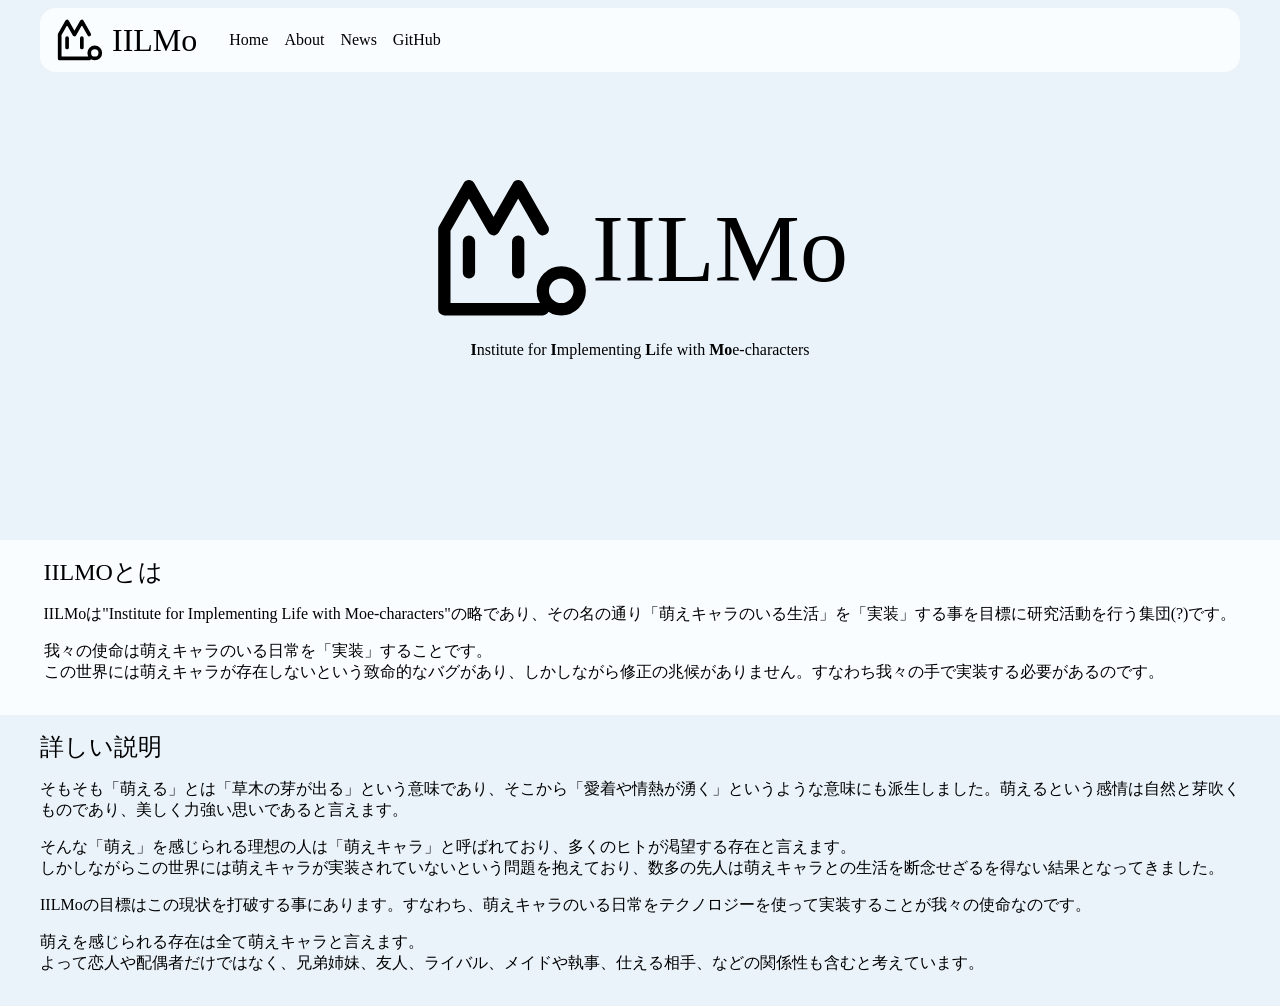
==== docs/index.html @ 36408186 "add docs" ====
<!DOCTYPE html>
<html lang="jp">

<head>
  <meta charset="UTF-8">
  <meta name="viewport" content="width=device-width, initial-scale=1.0">
  <link rel="icon" href="./assets/icon.svg" type="image/svg+xml">
  <title>IILMo</title>
  <link rel="stylesheet" href="style.css">
</head>

<body>
  <header class="main-header">
    <div class="main-header-content">
      <a href="./index.html" class="main-header-title nolink">
        <svg width="48" height="48" viewBox="-10 -15 130 130" xmlns="http://www.w3.org/2000/svg">
          <path
            d="M 80 35 L 60 0 L 40 35 L 20 0 L 0 35 L 0 100 L 80 100 M 110 85 A 1 1 0 0 0 80 85 A 1 1 0 0 0 110 85 M 20 45 L 20 70 M 60 45 L 60 70"
            fill="none" stroke="black" stroke-width="10" stroke-linejoin="round" stroke-linecap="round" />
        </svg>
        <div>IILMo</div>
      </a>
      <nav>
        <ul class="main-header-nav-list">
          <li>Home</li>
          <li>About</li>
          <li>News</li>
          <li>
            <a href="https://github.com/TBjustice/IILMo" target="_blank" rel="noopener">GitHub</a>
          </li>
        </ul>
      </nav>
    </div>
  </header>
  <main>
    <section class="main-visual">
      <div class="main-visual-title">
        <div class="main-visual-head-wrap">
          <svg width="160" height="160" viewBox="-10 -15 130 130" xmlns="http://www.w3.org/2000/svg">
            <path
              d="M 80 35 L 60 0 L 40 35 L 20 0 L 0 35 L 0 100 L 80 100 M 110 85 A 1 1 0 0 0 80 85 A 1 1 0 0 0 110 85 M 20 45 L 20 70 M 60 45 L 60 70"
              fill="none" stroke="black" stroke-width="10" stroke-linejoin="round" stroke-linecap="round" />
          </svg>
          <h1>IILMo</h1>
        </div>
        <h2><b>I</b>nstitute for <b>I</b>mplementing <b>L</b>ife with <b>Mo</b>e-characters</h2>
      </div>
    </section>
    <section class="section-aboutus">
      <div class="limit-width-1200">
        <header>IILMOとは</header>
        <p>
          IILMoは"Institute for Implementing Life with Moe-characters"の略であり、その名の通り「萌えキャラのいる生活」を「実装」する事を目標に研究活動を行う集団(?)です。
        </p>
        <p>
          我々の使命は萌えキャラのいる日常を「実装」することです。<br />
          この世界には萌えキャラが存在しないという致命的なバグがあり、しかしながら修正の兆候がありません。すなわち我々の手で実装する必要があるのです。
        </p>
      </div>
    </section>
    <section class="section-description">
      <div class="limit-width-1200">
        <header>詳しい説明</header>
        <p>
          そもそも「萌える」とは「草木の芽が出る」という意味であり、そこから「愛着や情熱が湧く」というような意味にも派生しました。萌えるという感情は自然と芽吹くものであり、美しく力強い思いであると言えます。
        </p>
        <p>
          そんな「萌え」を感じられる理想の人は「萌えキャラ」と呼ばれており、多くのヒトが渇望する存在と言えます。<br />
          しかしながらこの世界には萌えキャラが実装されていないという問題を抱えており、数多の先人は萌えキャラとの生活を断念せざるを得ない結果となってきました。
        </p>
        <p>
          IILMoの目標はこの現状を打破する事にあります。すなわち、萌えキャラのいる日常をテクノロジーを使って実装することが我々の使命なのです。
        </p>
        <p>
          萌えを感じられる存在は全て萌えキャラと言えます。<br />
          よって恋人や配偶者だけではなく、兄弟姉妹、友人、ライバル、メイドや執事、仕える相手、などの関係性も含むと考えています。
        </p>
      </div>
    </section>
  </main>
</body>

</html>
---- docs/style.css ----
:root {
  font-size: 16px;
  --surface: rgb(235, 243, 250);
  --surface1: rgb(250, 253, 255);
  --text: #000;
}

@media (max-width: 500px) {
  :root {
    font-size: 12px;
  }
}

*,
*::after,
*::before {
  box-sizing: border-box;
}

.limit-width-1200{
  max-width: 1200px;
}

a.nolink {
  color: inherit;
  text-decoration: none;
}

body {
  margin: 0;
  background-color: var(--surface);
}

.main-header {
  position: absolute;
  left: 0;
  right: 0;
  top: 0;
  display: flex;
  justify-content: center;
  padding: 0.5rem 0;
}

.main-header-content {
  flex: 1;
  display: flex;
  align-items: center;
  gap: 2rem;
  padding: 0.5rem 1rem;
  border-radius: 1rem;
  background-color: var(--surface1);
  max-width: 1200px;
}

.main-header-title {
  display: flex;
  align-items: center;
  font-size: 2rem;
  gap: 0.5rem;
}

.main-header-nav-list {
  display: flex;
  list-style: none;
  gap: 1rem;
  margin: 0;
  padding: 0;
  font-size: 1rem;
}

.main-header-nav-list a {
  color: var(--text);
  text-decoration: none;
}

@media (max-width: 1200px) {
  .main-header {
    padding: 0;
  }

  .main-header-content {
    border-radius: 0;
  }
}

.main-visual {
  height: 60vh;
  position: relative;
}

.main-visual-title {
  display: flex;
  flex-direction: column;
  align-items: center;
  position: absolute;
  top: 50%;
  left: 50%;
  transform: translate(-50%, -50%);
}

.main-visual-head-wrap {
  display: flex;
  align-items: center;
}

.main-visual-title h1 {
  font-weight: normal;
  font-size: 6rem;
  margin: 0;
}

.main-visual-title h2 {
  font-weight: normal;
  font-size: 1rem;
}

.section-aboutus{
  background-color: var(--surface1);
  display: flex;
  justify-content: center;
  padding: 1rem;
}

.section-aboutus header{
  font-size: 1.5rem;
}

.section-description{
  display: flex;
  justify-content: center;
  padding: 1rem;
}

.section-description header{
  font-size: 1.5rem;
}
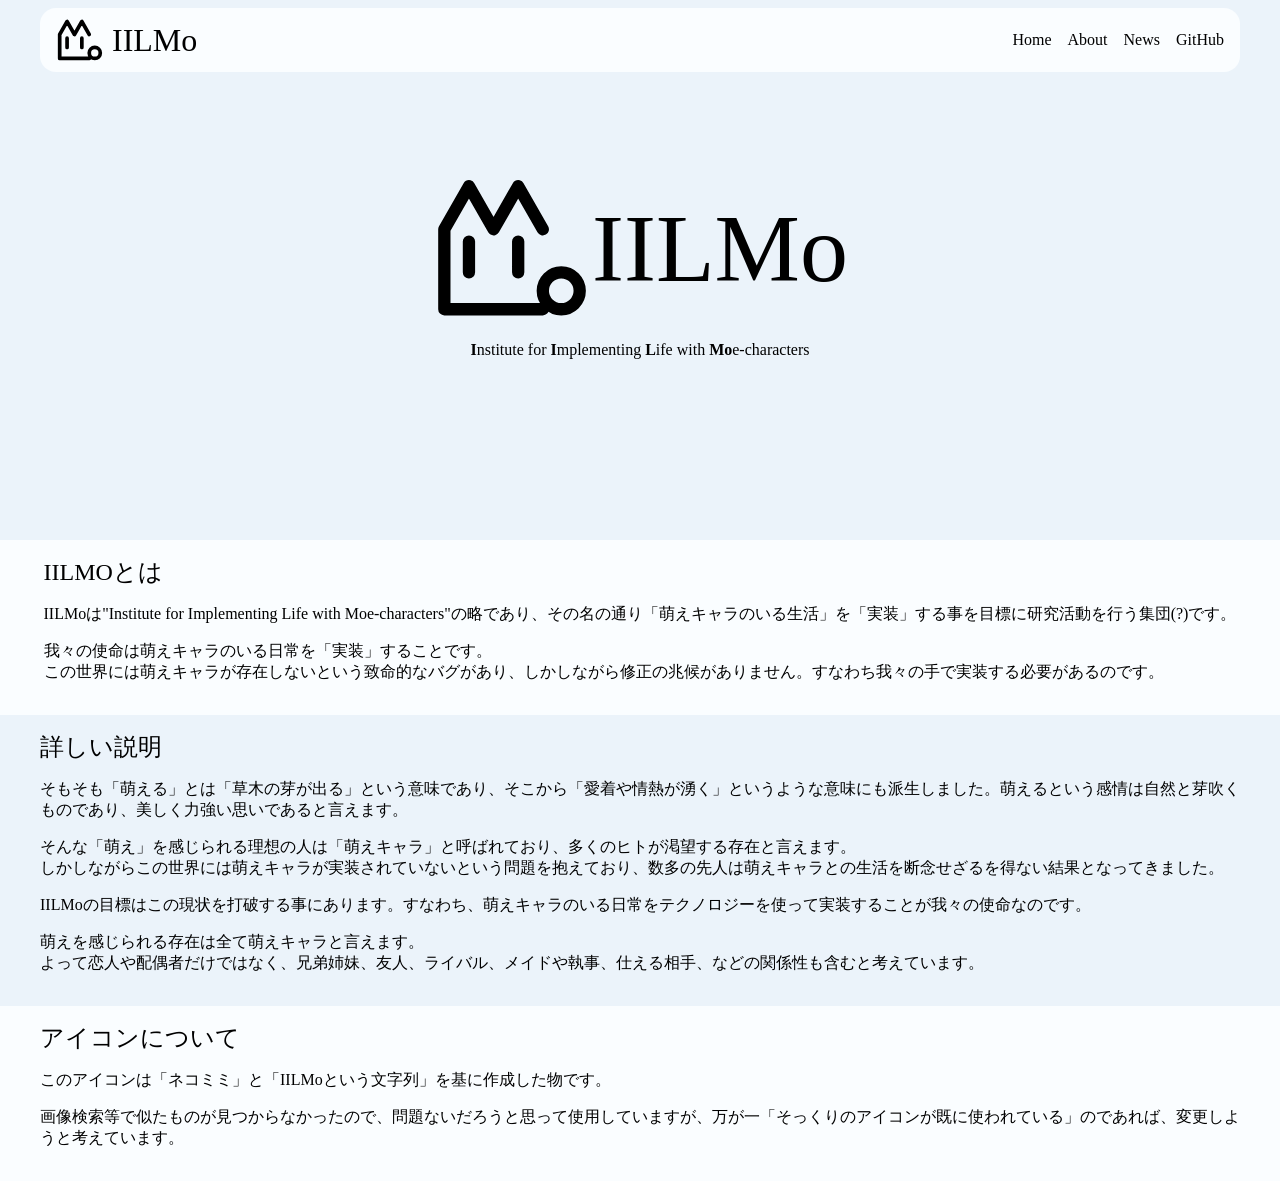
==== commit d2b35808: "add license to logo" ====
--- a/docs/index.html
+++ b/docs/index.html
@@ -4,7 +4,7 @@
 <head>
   <meta charset="UTF-8">
   <meta name="viewport" content="width=device-width, initial-scale=1.0">
-  <link rel="icon" href="./assets/icon.svg" type="image/svg+xml">
+  <link rel="icon" href="./assets/logo/icon.svg" type="image/svg+xml">
   <title>IILMo</title>
   <link rel="stylesheet" href="style.css">
 </head>
@@ -46,7 +46,7 @@
         <h2><b>I</b>nstitute for <b>I</b>mplementing <b>L</b>ife with <b>Mo</b>e-characters</h2>
       </div>
     </section>
-    <section class="section-aboutus">
+    <section class="homepage-section section-aboutus">
       <div class="limit-width-1200">
         <header>IILMOとは</header>
         <p>
@@ -58,7 +58,7 @@
         </p>
       </div>
     </section>
-    <section class="section-description">
+    <section class="homepage-section section-description">
       <div class="limit-width-1200">
         <header>詳しい説明</header>
         <p>
@@ -77,6 +77,13 @@
         </p>
       </div>
     </section>
+    <section class="homepage-section section-about-icon">
+      <div class="limit-width-1200">
+        <header>アイコンについて</header>
+        <p>このアイコンは「ネコミミ」と「IILMoという文字列」を基に作成した物です。</p>
+        <p>画像検索等で似たものが見つからなかったので、問題ないだろうと思って使用していますが、万が一「そっくりのアイコンが既に使われている」のであれば、変更しようと考えています。</p>
+      </div>
+    </section>
   </main>
 </body>
 
--- a/docs/style.css
+++ b/docs/style.css
@@ -39,6 +39,7 @@
   display: flex;
   justify-content: center;
   padding: 0.5rem 0;
+  z-index: 100;
 }
 
 .main-header-content {
@@ -57,6 +58,7 @@
   align-items: center;
   font-size: 2rem;
   gap: 0.5rem;
+  margin-right: auto;
 }
 
 .main-header-nav-list {
@@ -114,23 +116,20 @@
   font-size: 1rem;
 }
 
-.section-aboutus{
-  background-color: var(--surface1);
+.homepage-section {
   display: flex;
   justify-content: center;
   padding: 1rem;
 }
 
-.section-aboutus header{
+.homepage-section header{
   font-size: 1.5rem;
 }
 
-.section-description{
-  display: flex;
-  justify-content: center;
-  padding: 1rem;
+.section-aboutus{
+  background-color: var(--surface1);
 }
 
-.section-description header{
-  font-size: 1.5rem;
+.section-about-icon{
+  background-color: var(--surface1);
 }
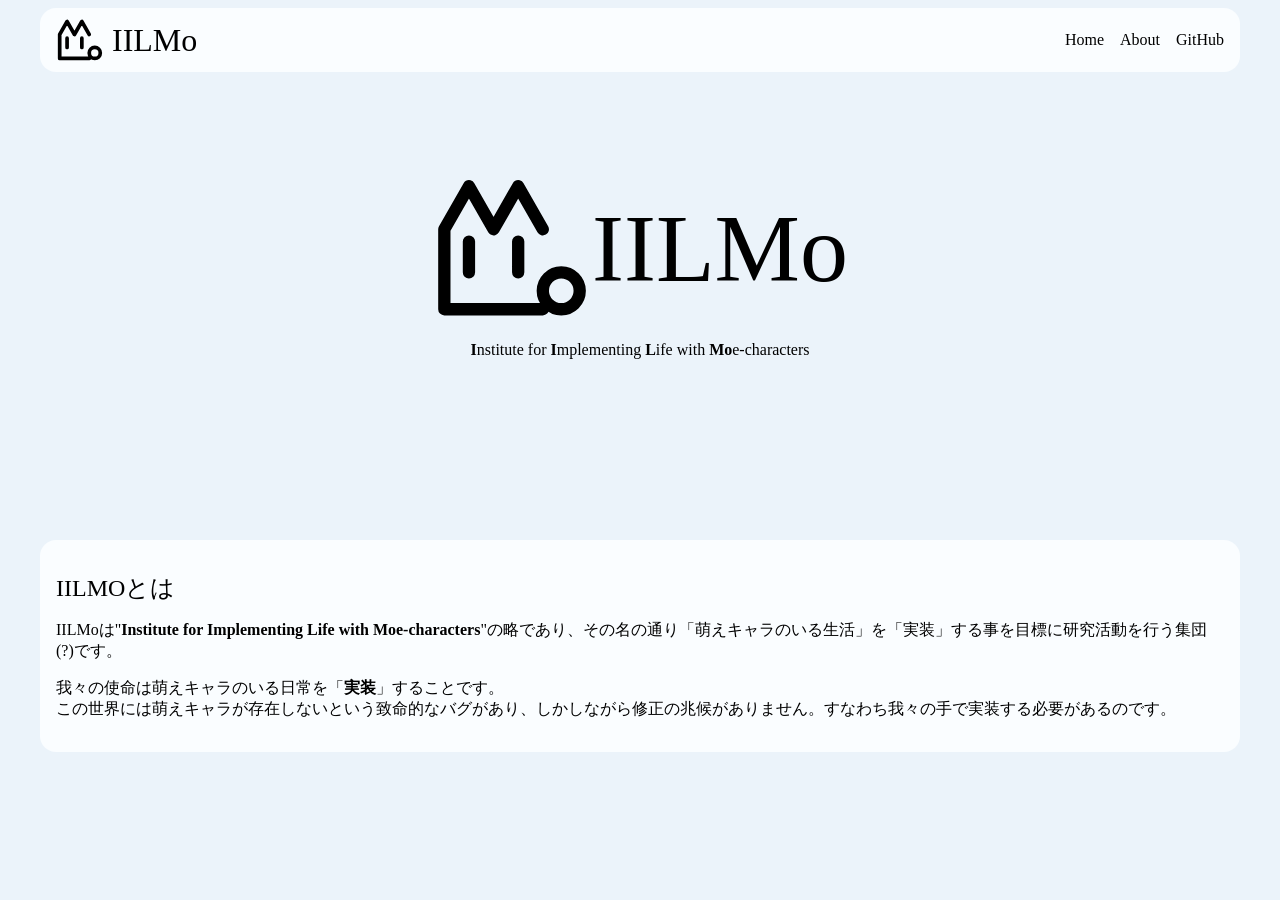
==== commit b2e489fd: "update website" ====
--- a/docs/index.html
+++ b/docs/index.html
@@ -13,18 +13,17 @@
   <header class="main-header">
     <div class="main-header-content">
       <a href="./index.html" class="main-header-title nolink">
-        <svg width="48" height="48" viewBox="-10 -15 130 130" xmlns="http://www.w3.org/2000/svg">
-          <path
-            d="M 80 35 L 60 0 L 40 35 L 20 0 L 0 35 L 0 100 L 80 100 M 110 85 A 1 1 0 0 0 80 85 A 1 1 0 0 0 110 85 M 20 45 L 20 70 M 60 45 L 60 70"
-            fill="none" stroke="black" stroke-width="10" stroke-linejoin="round" stroke-linecap="round" />
-        </svg>
+        <img src="./assets/logo/icon.svg" alt="IILMo Logo" width="48" height="48">
         <div>IILMo</div>
       </a>
       <nav>
         <ul class="main-header-nav-list">
-          <li>Home</li>
-          <li>About</li>
-          <li>News</li>
+          <li>
+            <a href="./index.html">Home</a>
+          </li>
+          <li>
+            <a href="./about/index.html">About</a>
+          </li>
           <li>
             <a href="https://github.com/TBjustice/IILMo" target="_blank" rel="noopener">GitHub</a>
           </li>
@@ -36,52 +35,22 @@
     <section class="main-visual">
       <div class="main-visual-title">
         <div class="main-visual-head-wrap">
-          <svg width="160" height="160" viewBox="-10 -15 130 130" xmlns="http://www.w3.org/2000/svg">
-            <path
-              d="M 80 35 L 60 0 L 40 35 L 20 0 L 0 35 L 0 100 L 80 100 M 110 85 A 1 1 0 0 0 80 85 A 1 1 0 0 0 110 85 M 20 45 L 20 70 M 60 45 L 60 70"
-              fill="none" stroke="black" stroke-width="10" stroke-linejoin="round" stroke-linecap="round" />
-          </svg>
+          <img src="./assets/logo/icon192.svg" alt="IILMo Logo" class="main-visual-logo">
           <h1>IILMo</h1>
         </div>
         <h2><b>I</b>nstitute for <b>I</b>mplementing <b>L</b>ife with <b>Mo</b>e-characters</h2>
       </div>
     </section>
-    <section class="homepage-section section-aboutus">
-      <div class="limit-width-1200">
+    <section class="homepage-section">
+      <div class="limit-width-1200 pad-10 section-aboutus">
         <header>IILMOとは</header>
         <p>
-          IILMoは"Institute for Implementing Life with Moe-characters"の略であり、その名の通り「萌えキャラのいる生活」を「実装」する事を目標に研究活動を行う集団(?)です。
+          IILMoは"<b>Institute for Implementing Life with Moe-characters</b>"の略であり、その名の通り「萌えキャラのいる生活」を「実装」する事を目標に研究活動を行う集団(?)です。
         </p>
         <p>
-          我々の使命は萌えキャラのいる日常を「実装」することです。<br />
+          我々の使命は萌えキャラのいる日常を「<b>実装</b>」することです。<br />
           この世界には萌えキャラが存在しないという致命的なバグがあり、しかしながら修正の兆候がありません。すなわち我々の手で実装する必要があるのです。
         </p>
-      </div>
-    </section>
-    <section class="homepage-section section-description">
-      <div class="limit-width-1200">
-        <header>詳しい説明</header>
-        <p>
-          そもそも「萌える」とは「草木の芽が出る」という意味であり、そこから「愛着や情熱が湧く」というような意味にも派生しました。萌えるという感情は自然と芽吹くものであり、美しく力強い思いであると言えます。
-        </p>
-        <p>
-          そんな「萌え」を感じられる理想の人は「萌えキャラ」と呼ばれており、多くのヒトが渇望する存在と言えます。<br />
-          しかしながらこの世界には萌えキャラが実装されていないという問題を抱えており、数多の先人は萌えキャラとの生活を断念せざるを得ない結果となってきました。
-        </p>
-        <p>
-          IILMoの目標はこの現状を打破する事にあります。すなわち、萌えキャラのいる日常をテクノロジーを使って実装することが我々の使命なのです。
-        </p>
-        <p>
-          萌えを感じられる存在は全て萌えキャラと言えます。<br />
-          よって恋人や配偶者だけではなく、兄弟姉妹、友人、ライバル、メイドや執事、仕える相手、などの関係性も含むと考えています。
-        </p>
-      </div>
-    </section>
-    <section class="homepage-section section-about-icon">
-      <div class="limit-width-1200">
-        <header>アイコンについて</header>
-        <p>このアイコンは「ネコミミ」と「IILMoという文字列」を基に作成した物です。</p>
-        <p>画像検索等で似たものが見つからなかったので、問題ないだろうと思って使用していますが、万が一「そっくりのアイコンが既に使われている」のであれば、変更しようと考えています。</p>
       </div>
     </section>
   </main>
--- a/docs/style.css
+++ b/docs/style.css
@@ -17,8 +17,22 @@
   box-sizing: border-box;
 }
 
-.limit-width-1200{
+.limit-width-1200 {
   max-width: 1200px;
+}
+
+.padh-05{
+  padding-left: 0.5rem;
+  padding-right: 0.5rem;
+}
+
+.pad-10{
+  padding: 1rem;
+}
+
+.padh-10{
+  padding-left: 1rem;
+  padding-right: 1rem;
 }
 
 a.nolink {
@@ -43,6 +57,7 @@
 }
 
 .main-header-content {
+  height: 4rem;
   flex: 1;
   display: flex;
   align-items: center;
@@ -75,6 +90,10 @@
   text-decoration: none;
 }
 
+.header-dummy {
+  height: 5rem;
+}
+
 @media (max-width: 1200px) {
   .main-header {
     padding: 0;
@@ -82,6 +101,10 @@
 
   .main-header-content {
     border-radius: 0;
+  }
+
+  .header-dummy {
+    height: 4rem;
   }
 }
 
@@ -105,6 +128,11 @@
   align-items: center;
 }
 
+.main-visual-title .main-visual-logo {
+  max-width: 10rem;
+  max-height: 10rem;
+}
+
 .main-visual-title h1 {
   font-weight: normal;
   font-size: 6rem;
@@ -119,17 +147,14 @@
 .homepage-section {
   display: flex;
   justify-content: center;
-  padding: 1rem;
 }
 
-.homepage-section header{
+.homepage-section header {
   font-size: 1.5rem;
+  margin: 1rem 0;
 }
 
-.section-aboutus{
+.section-aboutus {
   background-color: var(--surface1);
+  border-radius: 1rem;
 }
-
-.section-about-icon{
-  background-color: var(--surface1);
-}
